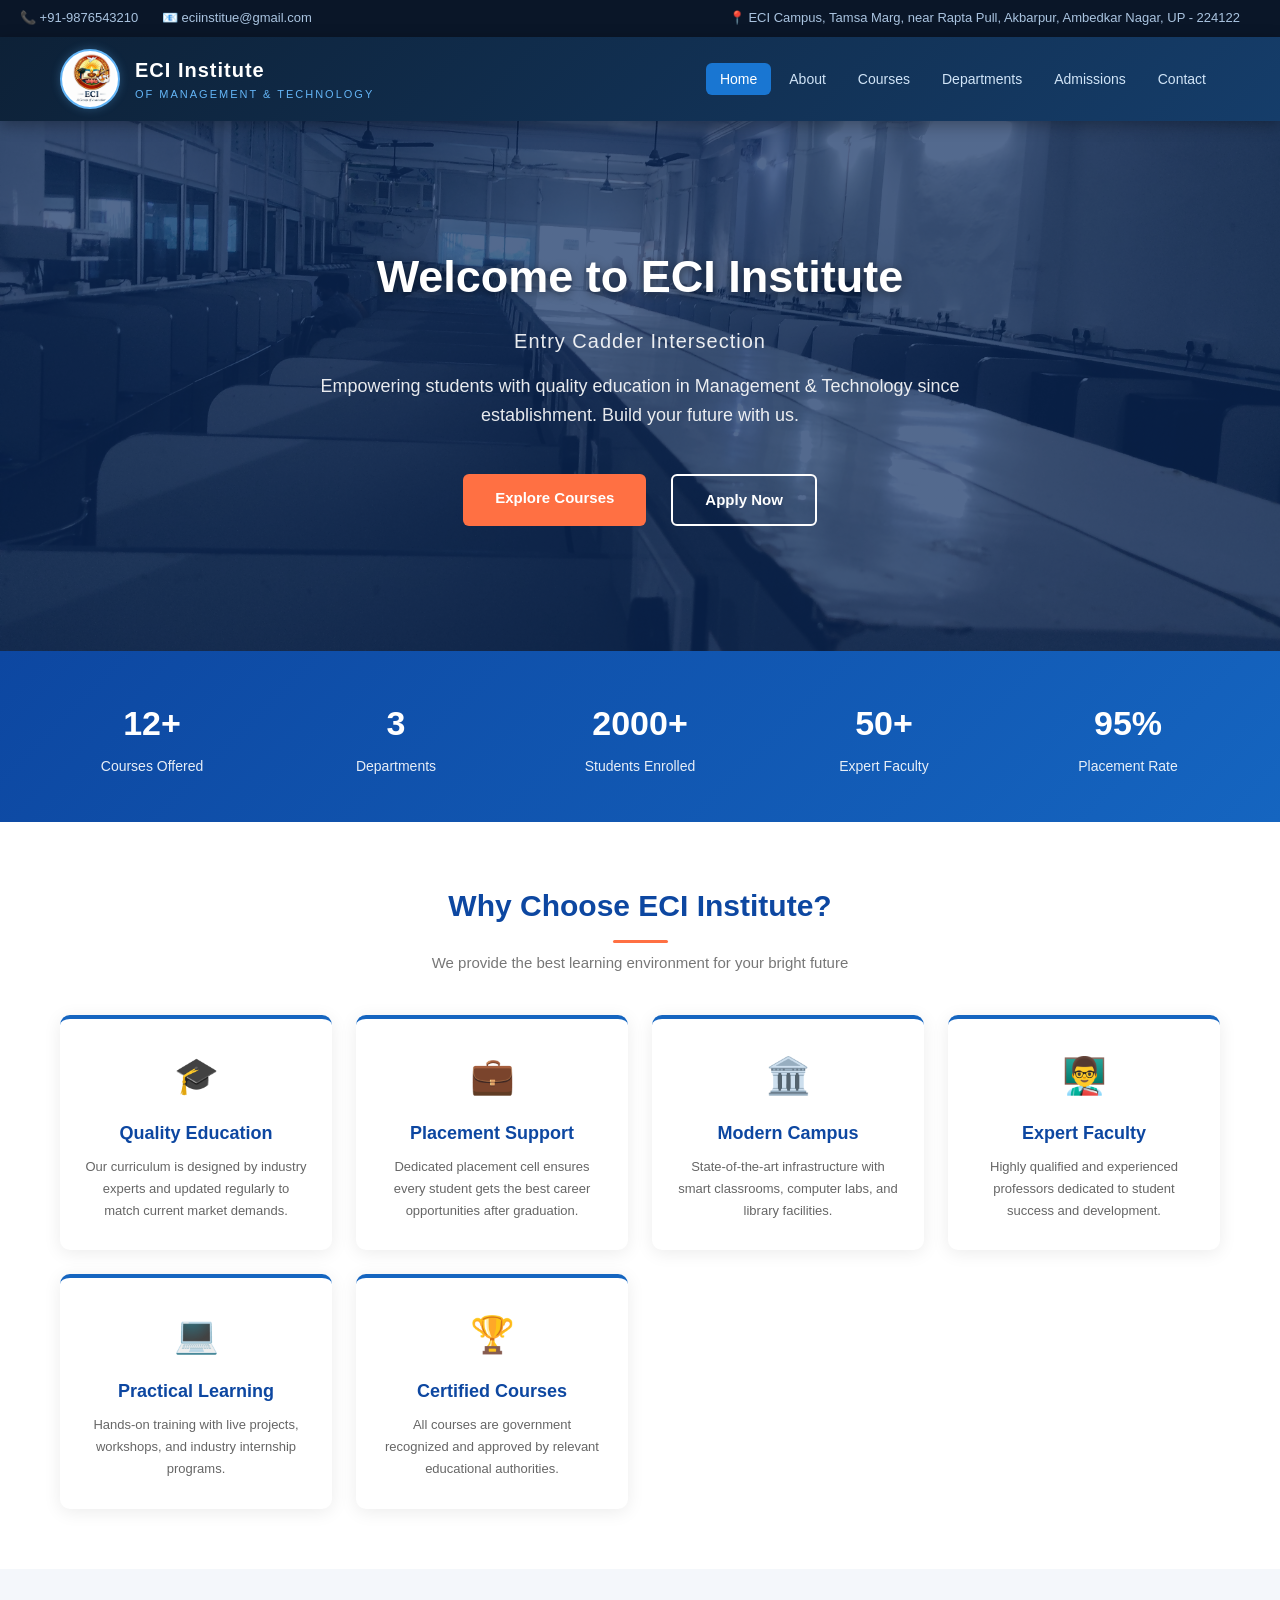
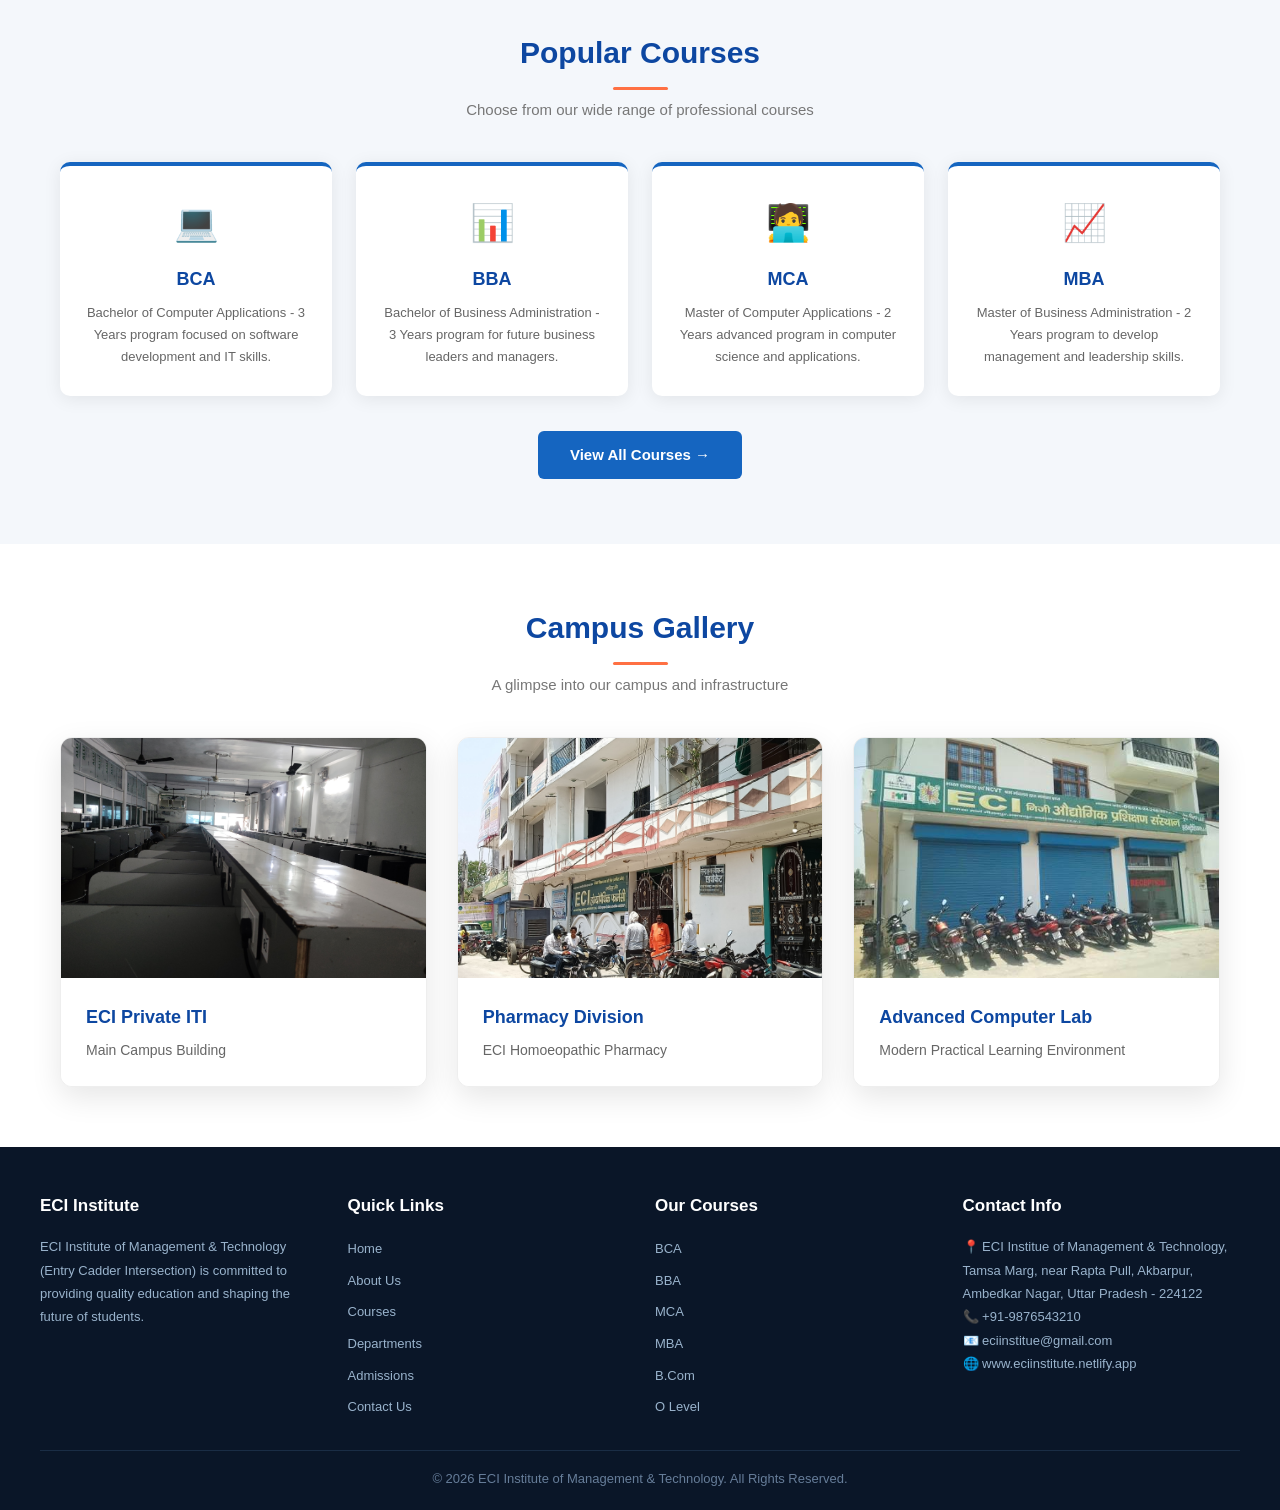
==== index.html @ efc50951 "Initial commit: ECI Website code" ====
<!DOCTYPE html>
<html lang="en">
<head>
    <meta charset="UTF-8">
    <meta name="viewport" content="width=device-width, initial-scale=1.0">
    <title>ECI Institute of Management & Technology</title>
    <link rel="stylesheet" href="style.css">
</head>
<body>

    <!-- Top Bar -->
    <div class="top-bar">
        <div>
            <span>📞 +91-9876543210</span>
            <span>📧 eciinstitue@gmail.com</span>
        </div>
        <div>
            <span>📍 ECI Campus, Tamsa Marg, near Rapta Pull, Akbarpur, Ambedkar Nagar, UP - 224122</span>
        </div>
    </div>

    <!-- Header -->
    <header>
        <div class="header-container">
            <a href="index.html" class="logo">
                <img src="images/logo.jpg" alt="ECI Logo">
                <div class="logo-text">
                    <h1>ECI Institute</h1>
                    <span>OF MANAGEMENT & TECHNOLOGY</span>
                </div>
            </a>
            <div class="burger-menu" id="burger">
                <span></span>
                <span></span>
                <span></span>
            </div>
            <nav>
                <ul>
                    <li><a href="index.html" class="active">Home</a></li>
                    <li><a href="about.html">About</a></li>
                    <li><a href="courses.html">Courses</a></li>
                    <li><a href="departments.html">Departments</a></li>
                    <li><a href="admissions.html">Admissions</a></li>
                    <li><a href="contact.html">Contact</a></li>
                </ul>
            </nav>
        </div>
    </header>

    <!-- Hero Section -->
    <section class="hero" style="background: linear-gradient(rgba(10, 42, 94, 0.7), rgba(10, 42, 94, 0.7)), url('images/iti-building.jpg'); background-size: cover; background-position: center;">
        <h2>Welcome to ECI Institute</h2>
        <h3>Entry Cadder Intersection</h3>
        <p>Empowering students with quality education in Management & Technology since establishment. Build your future with us.</p>
        <div class="hero-btns">
            <a href="courses.html" class="btn btn-primary">Explore Courses</a>
            <a href="admissions.html" class="btn btn-outline">Apply Now</a>
        </div>
    </section>

    <!-- Stats Bar -->
    <div class="stats-bar">
        <div class="stats-grid">
            <div class="stat-item">
                <h3>12+</h3>
                <p>Courses Offered</p>
            </div>
            <div class="stat-item">
                <h3>3</h3>
                <p>Departments</p>
            </div>
            <div class="stat-item">
                <h3>2000+</h3>
                <p>Students Enrolled</p>
            </div>
            <div class="stat-item">
                <h3>50+</h3>
                <p>Expert Faculty</p>
            </div>
            <div class="stat-item">
                <h3>95%</h3>
                <p>Placement Rate</p>
            </div>
        </div>
    </div>

    <!-- Why Choose Us -->
    <div class="section">
        <div class="section-title">
            <h2>Why Choose ECI Institute?</h2>
            <p>We provide the best learning environment for your bright future</p>
        </div>
        <div class="card-grid">
            <div class="card">
                <div class="icon">🎓</div>
                <h3>Quality Education</h3>
                <p>Our curriculum is designed by industry experts and updated regularly to match current market demands.</p>
            </div>
            <div class="card">
                <div class="icon">💼</div>
                <h3>Placement Support</h3>
                <p>Dedicated placement cell ensures every student gets the best career opportunities after graduation.</p>
            </div>
            <div class="card">
                <div class="icon">🏛️</div>
                <h3>Modern Campus</h3>
                <p>State-of-the-art infrastructure with smart classrooms, computer labs, and library facilities.</p>
            </div>
            <div class="card">
                <div class="icon">👨‍🏫</div>
                <h3>Expert Faculty</h3>
                <p>Highly qualified and experienced professors dedicated to student success and development.</p>
            </div>
            <div class="card">
                <div class="icon">💻</div>
                <h3>Practical Learning</h3>
                <p>Hands-on training with live projects, workshops, and industry internship programs.</p>
            </div>
            <div class="card">
                <div class="icon">🏆</div>
                <h3>Certified Courses</h3>
                <p>All courses are government recognized and approved by relevant educational authorities.</p>
            </div>
        </div>
    </div>

    <div class="section-gray">
        <div class="section" style="padding-top:60px; padding-bottom:60px;">
            <div class="section-title">
                <h2>Popular Courses</h2>
                <p>Choose from our wide range of professional courses</p>
            </div>
            <div class="card-grid">
                <div class="card">
                    <div class="icon">💻</div>
                    <h3>BCA</h3>
                    <p>Bachelor of Computer Applications - 3 Years program focused on software development and IT skills.</p>
                </div>
                <div class="card">
                    <div class="icon">📊</div>
                    <h3>BBA</h3>
                    <p>Bachelor of Business Administration - 3 Years program for future business leaders and managers.</p>
                </div>
                <div class="card">
                    <div class="icon">🧑‍💻</div>
                    <h3>MCA</h3>
                    <p>Master of Computer Applications - 2 Years advanced program in computer science and applications.</p>
                </div>
                <div class="card">
                    <div class="icon">📈</div>
                    <h3>MBA</h3>
                    <p>Master of Business Administration - 2 Years program to develop management and leadership skills.</p>
                </div>
            </div>
            <div style="text-align:center; margin-top:30px;">
                <a href="courses.html" class="btn btn-blue">View All Courses →</a>
            </div>
        </div>
    </div>

    <!-- Gallery Section -->
    <div class="section">
        <div class="section-title">
            <h2>Campus Gallery</h2>
            <p>A glimpse into our campus and infrastructure</p>
        </div>
        <div class="gallery-grid">
            <div class="gallery-item">
                <div class="gallery-img-container">
                    <img src="images/iti-building.jpg" alt="ECI Private ITI Campus">
                </div>
                <div class="gallery-info">
                    <h4>ECI Private ITI</h4>
                    <p>Main Campus Building</p>
                </div>
            </div>
            <div class="gallery-item">
                <div class="gallery-img-container">
                    <img src="images/pharmacy.jpg" alt="ECI Homeopathic Pharmacy">
                </div>
                <div class="gallery-info">
                    <h4>Pharmacy Division</h4>
                    <p>ECI Homoeopathic Pharmacy</p>
                </div>
            </div>
            <div class="gallery-item">
                <div class="gallery-img-container">
                    <img src="images/lab.jpg" alt="ECI Computer Lab">
                </div>
                <div class="gallery-info">
                    <h4>Advanced Computer Lab</h4>
                    <p>Modern Practical Learning Environment</p>
                </div>
            </div>
        </div>
    </div>

    <!-- Footer -->
    <footer>
        <div class="footer-grid">
            <div class="footer-col">
                <h3>ECI Institute</h3>
                <p>ECI Institute of Management & Technology (Entry Cadder Intersection) is committed to providing quality education and shaping the future of students.</p>
            </div>
            <div class="footer-col">
                <h3>Quick Links</h3>
                <ul>
                    <li><a href="index.html">Home</a></li>
                    <li><a href="about.html">About Us</a></li>
                    <li><a href="courses.html">Courses</a></li>
                    <li><a href="departments.html">Departments</a></li>
                    <li><a href="admissions.html">Admissions</a></li>
                    <li><a href="contact.html">Contact Us</a></li>
                </ul>
            </div>
            <div class="footer-col">
                <h3>Our Courses</h3>
                <ul>
                    <li><a href="courses.html">BCA</a></li>
                    <li><a href="courses.html">BBA</a></li>
                    <li><a href="courses.html">MCA</a></li>
                    <li><a href="courses.html">MBA</a></li>
                    <li><a href="courses.html">B.Com</a></li>
                    <li><a href="courses.html">O Level</a></li>
                </ul>
            </div>
            <div class="footer-col">
                <h3>Contact Info</h3>
                <p>📍 ECI Institue of Management & Technology, Tamsa Marg, near Rapta Pull, Akbarpur, Ambedkar Nagar, Uttar Pradesh - 224122</p>
                <p>📞 +91-9876543210</p>
                <p>📧 eciinstitue@gmail.com</p>
                <p>🌐 www.eciinstitute.netlify.app</p>
            </div>
        </div>
        <div class="footer-bottom">
            <p>&copy; 2026 ECI Institute of Management & Technology. All Rights Reserved.</p>
        </div>
    </footer>

    <!-- Lightbox Modal -->
    <div id="lightbox" class="lightbox">
        <span class="close-lightbox">&times;</span>
        <img class="lightbox-content" id="lightbox-img">
    </div>

    <script>
        const burger = document.getElementById('burger');
        const nav = document.querySelector('nav');

        burger.addEventListener('click', () => {
            burger.classList.toggle('active');
            nav.classList.toggle('active');
        });

        // Close menu when clicking a link
        document.querySelectorAll('nav a').forEach(link => {
            link.addEventListener('click', () => {
                burger.classList.remove('active');
                nav.classList.remove('active');
            });
        });

        // Lightbox Functionality
        const lightbox = document.getElementById('lightbox');
        const lightboxImg = document.getElementById('lightbox-img');
        const closeBtn = document.querySelector('.close-lightbox');

        document.querySelectorAll('.gallery-img-container img').forEach(img => {
            img.style.cursor = 'zoom-in';
            img.addEventListener('click', () => {
                lightbox.style.display = 'flex';
                lightboxImg.src = img.src;
            });
        });

        closeBtn.addEventListener('click', () => {
            lightbox.style.display = 'none';
        });

        lightbox.addEventListener('click', (e) => {
            if (e.target !== lightboxImg) {
                lightbox.style.display = 'none';
            }
        });
    </script>
</body>
</html>
---- style.css ----
/* ===== RESET & BASE ===== */
* {
    margin: 0;
    padding: 0;
    box-sizing: border-box;
}

body {
    font-family: 'Segoe UI', Tahoma, Geneva, Verdana, sans-serif;
    color: #333;
    line-height: 1.6;
}

a {
    text-decoration: none;
}

ul {
    list-style: none;
}

/* ===== TOP BAR ===== */
.top-bar {
    background: #0a1628;
    color: #aac4e0;
    padding: 8px 20px;
    font-size: 13px;
    display: flex;
    justify-content: space-between;
    max-width: 100%;
    z-index: 1001;
}

@media (max-width: 768px) {
    .top-bar {
        display: none; /* Hide top bar on mobile for cleaner look */
    }
}

.top-bar span {
    margin-right: 20px;
}

/* ===== HEADER ===== */
header {
    background: linear-gradient(135deg, #0d2137, #153d6a);
    padding: 12px 0;
    position: sticky;
    top: 0;
    z-index: 1000;
    box-shadow: 0 4px 15px rgba(0, 0, 0, 0.3);
}

.header-container {
    max-width: 1200px;
    margin: 0 auto;
    display: flex;
    justify-content: space-between;
    align-items: center;
    padding: 0 20px;
    position: relative;
}

/* ===== BURGER MENU ===== */
.burger-menu {
    display: none;
    flex-direction: column;
    cursor: pointer;
    gap: 5px;
    z-index: 1001;
}

.burger-menu span {
    display: block;
    width: 25px;
    height: 3px;
    background: #fff;
    border-radius: 3px;
    transition: all 0.3s;
}

.logo {
    display: flex;
    align-items: center;
    gap: 15px;
}

.logo img {
    height: 60px;
    width: 60px;
    object-fit: contain;
    border-radius: 50%;
    background: #fff;
    padding: 2px;
    border: 2px solid #64b5f6;
    box-shadow: 0 0 10px rgba(100, 181, 246, 0.3);
}

.logo-text h1 {
    color: #ffffff;
    font-size: 20px;
    font-weight: 700;
    letter-spacing: 1px;
    margin: 0;
}

.logo-text span {
    color: #64b5f6;
    font-size: 11px;
    display: block;
    letter-spacing: 2px;
}


nav ul {
    display: flex;
    gap: 4px;
}

nav ul li a {
    color: #d0e4f7;
    padding: 8px 14px;
    border-radius: 6px;
    font-size: 14px;
    font-weight: 500;
    transition: all 0.3s;
}

nav ul li a:hover,
nav ul li a.active {
    background: #1976d2;
    color: #fff;
}

/* ===== HERO SECTION ===== */
.hero {
    background: linear-gradient(rgba(10, 42, 94, 0.7), rgba(10, 42, 94, 0.7)), url('images/iti-building.jpg');
    background-size: cover;
    background-position: center;
    color: #fff;
    text-align: center;
    padding: 120px 20px;
    min-height: 450px;
    display: flex;
    flex-direction: column;
    justify-content: center;
    align-items: center;
}

.hero h2 {
    font-size: 45px;
    margin-bottom: 12px;
    font-weight: 800;
    text-shadow: 0 2px 10px rgba(0,0,0,0.5);
}

.hero h3 {
    font-size: 20px;
    font-weight: 500;
    opacity: 0.9;
    margin-bottom: 15px;
    letter-spacing: 1px;
}

.hero p {
    font-size: 18px;
    max-width: 700px;
    margin: 0 auto 40px;
    opacity: 0.9;
}

.hero-btns {
    display: flex;
    gap: 15px;
    flex-wrap: wrap;
    justify-content: center;
}


/* ===== BUTTONS ===== */
.btn {
    display: inline-block;
    padding: 12px 32px;
    border-radius: 6px;
    font-size: 15px;
    font-weight: 600;
    margin: 5px;
    transition: all 0.3s;
    cursor: pointer;
    border: none;
}

.btn-primary {
    background: #ff7043;
    color: #fff;
}

.btn-primary:hover {
    background: #e64a19;
}

.btn-outline {
    background: transparent;
    color: #fff;
    border: 2px solid #fff;
}

.btn-outline:hover {
    background: #fff;
    color: #1565c0;
}

.btn-blue {
    background: #1565c0;
    color: #fff;
}

.btn-blue:hover {
    background: #0d47a1;
}

/* ===== PAGE BANNER ===== */
.page-banner {
    background: linear-gradient(135deg, #0a2a5e, #1565c0);
    color: #fff;
    text-align: center;
    padding: 55px 20px;
}

.page-banner h2 {
    font-size: 34px;
    font-weight: 700;
    margin-bottom: 8px;
}

.page-banner p {
    font-size: 15px;
    opacity: 0.85;
}

/* ===== SECTION ===== */
.section {
    padding: 60px 20px;
    max-width: 1200px;
    margin: 0 auto;
}

.section-gray {
    background: #f4f7fb;
}

.section-gray .section {
    max-width: 1200px;
    margin: 0 auto;
}

.section-title {
    text-align: center;
    margin-bottom: 40px;
}

.section-title h2 {
    font-size: 30px;
    color: #0d47a1;
    margin-bottom: 8px;
}

.section-title h2::after {
    content: '';
    display: block;
    width: 55px;
    height: 3px;
    background: #ff7043;
    margin: 10px auto 0;
    border-radius: 2px;
}

.section-title p {
    color: #777;
    font-size: 15px;
}

/* ===== CARD GRID ===== */
.card-grid {
    display: grid;
    grid-template-columns: repeat(auto-fill, minmax(270px, 1fr));
    gap: 24px;
}

.card {
    background: #fff;
    border-radius: 10px;
    padding: 28px 24px;
    box-shadow: 0 3px 18px rgba(0, 0, 0, 0.08);
    border-top: 4px solid #1565c0;
    transition: transform 0.3s;
    text-align: center;
}

.card:hover {
    transform: translateY(-6px);
}

.card .icon {
    font-size: 36px;
    margin-bottom: 14px;
}

.card h3 {
    color: #0d47a1;
    font-size: 18px;
    margin-bottom: 8px;
}

.card p {
    color: #666;
    font-size: 13px;
    line-height: 1.7;
}

/* ===== STATS BAR ===== */
.stats-bar {
    background: linear-gradient(135deg, #0d47a1, #1565c0);
    color: #fff;
    padding: 45px 20px;
}

.stats-grid {
    max-width: 1200px;
    margin: 0 auto;
    display: grid;
    grid-template-columns: repeat(auto-fit, minmax(180px, 1fr));
    gap: 20px;
    text-align: center;
}

.stat-item h3 {
    font-size: 34px;
    font-weight: 700;
}

.stat-item p {
    font-size: 14px;
    opacity: 0.9;
    margin-top: 4px;
}

/* ===== TABLE ===== */
.data-table {
    width: 100%;
    border-collapse: collapse;
    box-shadow: 0 2px 12px rgba(0, 0, 0, 0.08);
    border-radius: 8px;
    overflow: hidden;
    margin-top: 10px;
}

.data-table th {
    background: #1565c0;
    color: #fff;
    padding: 13px 16px;
    text-align: left;
    font-size: 14px;
}

.data-table td {
    padding: 12px 16px;
    border-bottom: 1px solid #eef2f7;
    font-size: 14px;
}

.data-table tr:nth-child(even) {
    background: #f8fafd;
}

.data-table tr:hover {
    background: #e8f0fe;
}

/* ===== ABOUT CONTENT ===== */
.about-grid {
    display: grid;
    grid-template-columns: 1fr 1fr;
    gap: 40px;
    align-items: center;
}

.about-text h3 {
    color: #0d47a1;
    font-size: 22px;
    margin-bottom: 14px;
}

.about-text p {
    color: #555;
    margin-bottom: 14px;
    font-size: 14px;
}

.about-img-box {
    background: linear-gradient(135deg, #e3f2fd, #bbdefb);
    height: 280px;
    border-radius: 12px;
    display: flex;
    align-items: center;
    justify-content: center;
    font-size: 16px;
    color: #1565c0;
    font-weight: 600;
}

/* ===== FEATURES LIST ===== */
.features-list {
    list-style: none;
    padding: 0;
}

.features-list li {
    padding: 10px 0;
    font-size: 15px;
    color: #444;
    border-bottom: 1px solid #eee;
}

.features-list li:last-child {
    border-bottom: none;
}

/* ===== CONTACT ===== */
.contact-grid {
    display: grid;
    grid-template-columns: 1fr 1fr;
    gap: 40px;
}

.contact-info-box {
    background: #f0f6ff;
    padding: 30px;
    border-radius: 10px;
}

.contact-info-box h3 {
    color: #0d47a1;
    margin-bottom: 20px;
    font-size: 20px;
}

.contact-info-box p {
    margin-bottom: 14px;
    font-size: 14px;
    color: #444;
}

/* ===== FORM ===== */
.form-group {
    margin-bottom: 18px;
}

.form-group label {
    display: block;
    margin-bottom: 6px;
    font-weight: 600;
    font-size: 14px;
    color: #333;
}

.form-group input,
.form-group textarea,
.form-group select {
    width: 100%;
    padding: 10px 14px;
    border: 2px solid #d6e2f0;
    border-radius: 6px;
    font-size: 14px;
    font-family: inherit;
    transition: border 0.3s;
}

.form-group input:focus,
.form-group textarea:focus,
.form-group select:focus {
    border-color: #1565c0;
    outline: none;
}

/* ===== FOOTER ===== */
footer {
    background: #0a1628;
    color: #99b3cc;
    padding: 45px 20px 20px;
}

.footer-grid {
    max-width: 1200px;
    margin: 0 auto;
    display: grid;
    grid-template-columns: repeat(auto-fit, minmax(230px, 1fr));
    gap: 30px;
}

.footer-col h3 {
    color: #fff;
    font-size: 17px;
    margin-bottom: 16px;
}

.footer-col p {
    font-size: 13px;
    line-height: 1.8;
}

.footer-col ul li {
    margin-bottom: 6px;
}

.footer-col ul li a {
    color: #99b3cc;
    font-size: 13px;
    transition: color 0.3s;
}

.footer-col ul li a:hover {
    color: #64b5f6;
}

.footer-bottom {
    max-width: 1200px;
    margin: 25px auto 0;
    padding-top: 18px;
    border-top: 1px solid #1a2d45;
    text-align: center;
    font-size: 13px;
    color: #667d99;
}

/* ===== DEPARTMENT CARD ===== */
.dept-card {
    background: #fff;
    border-radius: 10px;
    padding: 30px;
    margin-bottom: 25px;
    box-shadow: 0 3px 15px rgba(0, 0, 0, 0.08);
    border-left: 5px solid #1565c0;
}

.dept-card h3 {
    color: #0d47a1;
    font-size: 20px;
    margin-bottom: 10px;
}

.dept-card p {
    color: #555;
    font-size: 14px;
    margin-bottom: 10px;
}

/* ===== RESPONSIVE ===== */
@media (max-width: 992px) {
    .header-container {
        padding: 0 20px;
    }
    
    .hero h2 {
        font-size: 32px;
    }
}

@media (max-width: 768px) {
    .burger-menu {
        display: flex;
    }

    nav {
        position: fixed;
        top: 0;
        right: -100%;
        width: 70%;
        height: 100vh;
        background: #0d2137;
        padding: 80px 20px;
        transition: 0.4s;
        box-shadow: -5px 0 15px rgba(0,0,0,0.3);
        z-index: 1000;
    }

    nav.active {
        right: 0;
    }

    nav ul {
        flex-direction: column;
        gap: 15px;
        text-align: center;
    }

    nav ul li a {
        display: block;
        font-size: 18px;
        padding: 12px;
    }

    /* Burger Animation */
    .burger-menu.active span:nth-child(1) {
        transform: translateY(8px) rotate(45deg);
    }
    .burger-menu.active span:nth-child(2) {
        opacity: 0;
    }
    .burger-menu.active span:nth-child(3) {
        transform: translateY(-8px) rotate(-45deg);
    }

    .hero {
        padding: 60px 20px;
    }

    .hero h2 {
        font-size: 28px;
    }

    .hero h3 {
        font-size: 16px;
    }

    .hero p {
        font-size: 14px;
    }

    .btn {
        width: 100%;
        margin: 8px 0;
        padding: 14px;
    }

    .stats-grid {
        grid-template-columns: 1fr 1fr;
        gap: 25px;
    }

    .section {
        padding: 40px 15px;
    }

    .section-title h2 {
        font-size: 24px;
    }

    .card-grid {
        grid-template-columns: 1fr;
    }

    .about-grid, .contact-grid {
        grid-template-columns: 1fr;
        gap: 25px;
    }

    .footer-grid {
        grid-template-columns: 1fr;
        text-align: center;
    }

    .footer-col ul li {
        justify-content: center;
    }

    .data-table {
        display: block;
        overflow-x: auto;
    }
}

@media (max-width: 480px) {
    .hero h2 {
        font-size: 24px;
    }
    
    .stats-grid {
        grid-template-columns: 1fr;
    }

    .logo h1 {
        font-size: 18px;
    }
}

/* ===== CAMPUS GALLERY STYLES ===== */
.gallery-grid {
    display: grid;
    grid-template-columns: repeat(auto-fit, minmax(320px, 1fr));
    gap: 30px;
    margin-top: 40px;
}

.gallery-item {
    background: #fff;
    border-radius: 12px;
    overflow: hidden;
    box-shadow: 0 10px 30px rgba(0, 0, 0, 0.1);
    transition: all 0.4s cubic-bezier(0.175, 0.885, 0.32, 1.275);
    border: 1px solid #eee;
}

.gallery-item:hover {
    transform: translateY(-10px);
    box-shadow: 0 15px 40px rgba(0, 0, 0, 0.15);
}

.gallery-img-container {
    height: 240px;
    overflow: hidden;
    position: relative;
}

.gallery-img-container img {
    width: 100%;
    height: 100%;
    object-fit: cover;
    transition: transform 0.6s ease;
}

.gallery-item:hover .gallery-img-container img {
    transform: scale(1.1);
}

.gallery-info {
    padding: 25px;
    text-align: left;
    background: #fff;
}

.gallery-info h4 {
    color: #0d47a1;
    font-size: 18px;
    margin-bottom: 8px;
    font-weight: 700;
}

.gallery-info p {
    color: #666;
    font-size: 14px;
    line-height: 1.5;
}

/* Hero update for mobile */
@media (max-width: 768px) {
    .hero {
        padding: 80px 20px;
        min-height: 350px;
    }
    .hero h2 {
        font-size: 32px;
    }
    .gallery-grid {
        grid-template-columns: 1fr;
    }
}

/* Lightbox Styles */
.lightbox {
    display: none;
    position: fixed;
    z-index: 9999;
    left: 0;
    top: 0;
    width: 100%;
    height: 100%;
    background-color: rgba(0, 0, 0, 0.9);
    justify-content: center;
    align-items: center;
}

.lightbox-content {
    max-width: 90%;
    max-height: 80%;
    border: 4px solid #fff;
    border-radius: 8px;
    box-shadow: 0 0 30px rgba(0,0,0,0.5);
    animation: zoomIn 0.3s ease-out;
}

.close-lightbox {
    position: absolute;
    top: 30px;
    right: 50px;
    color: #fff;
    font-size: 50px;
    font-weight: bold;
    cursor: pointer;
    transition: 0.3s;
}

.close-lightbox:hover {
    color: #ff7043;
}

@keyframes zoomIn {
    from { transform: scale(0); opacity: 0; }
    to { transform: scale(1); opacity: 1; }
}

@media (max-width: 768px) {
    .close-lightbox {
        top: 20px;
        right: 20px;
        font-size: 40px;
    }
}
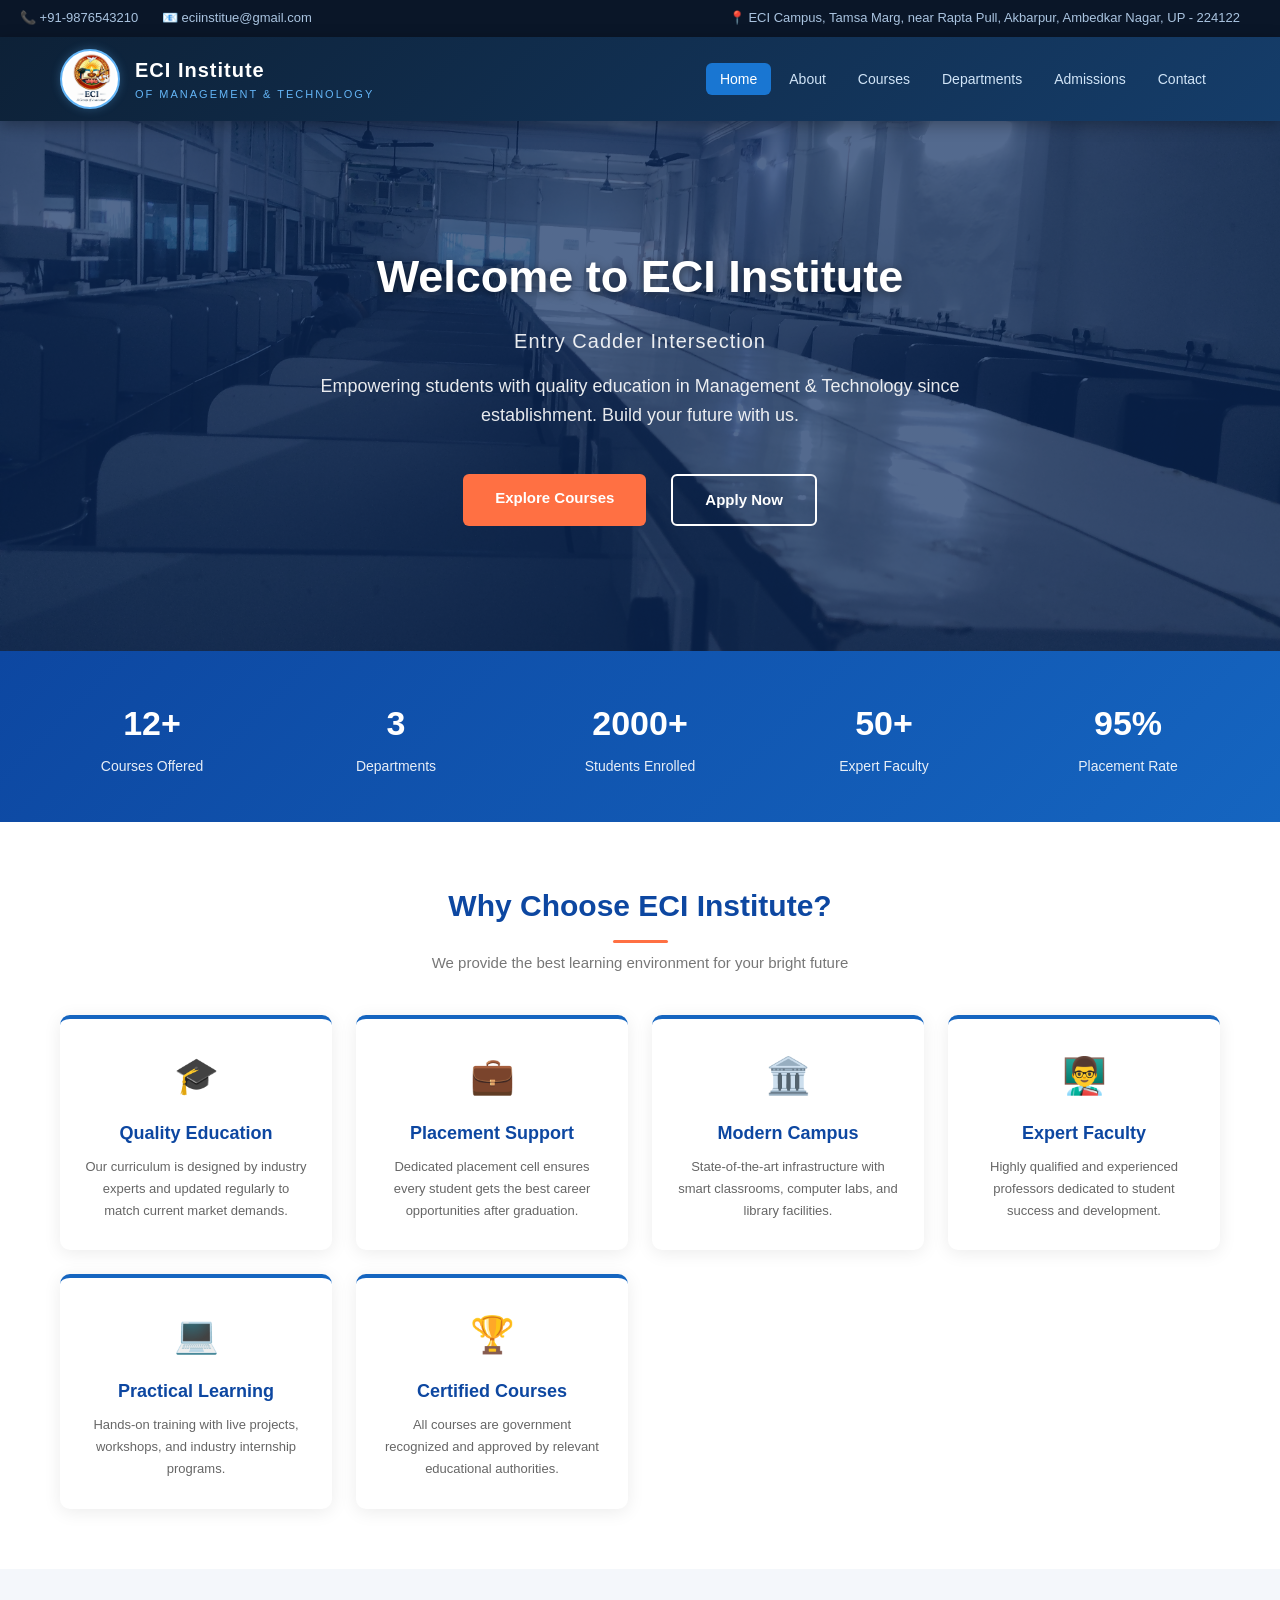
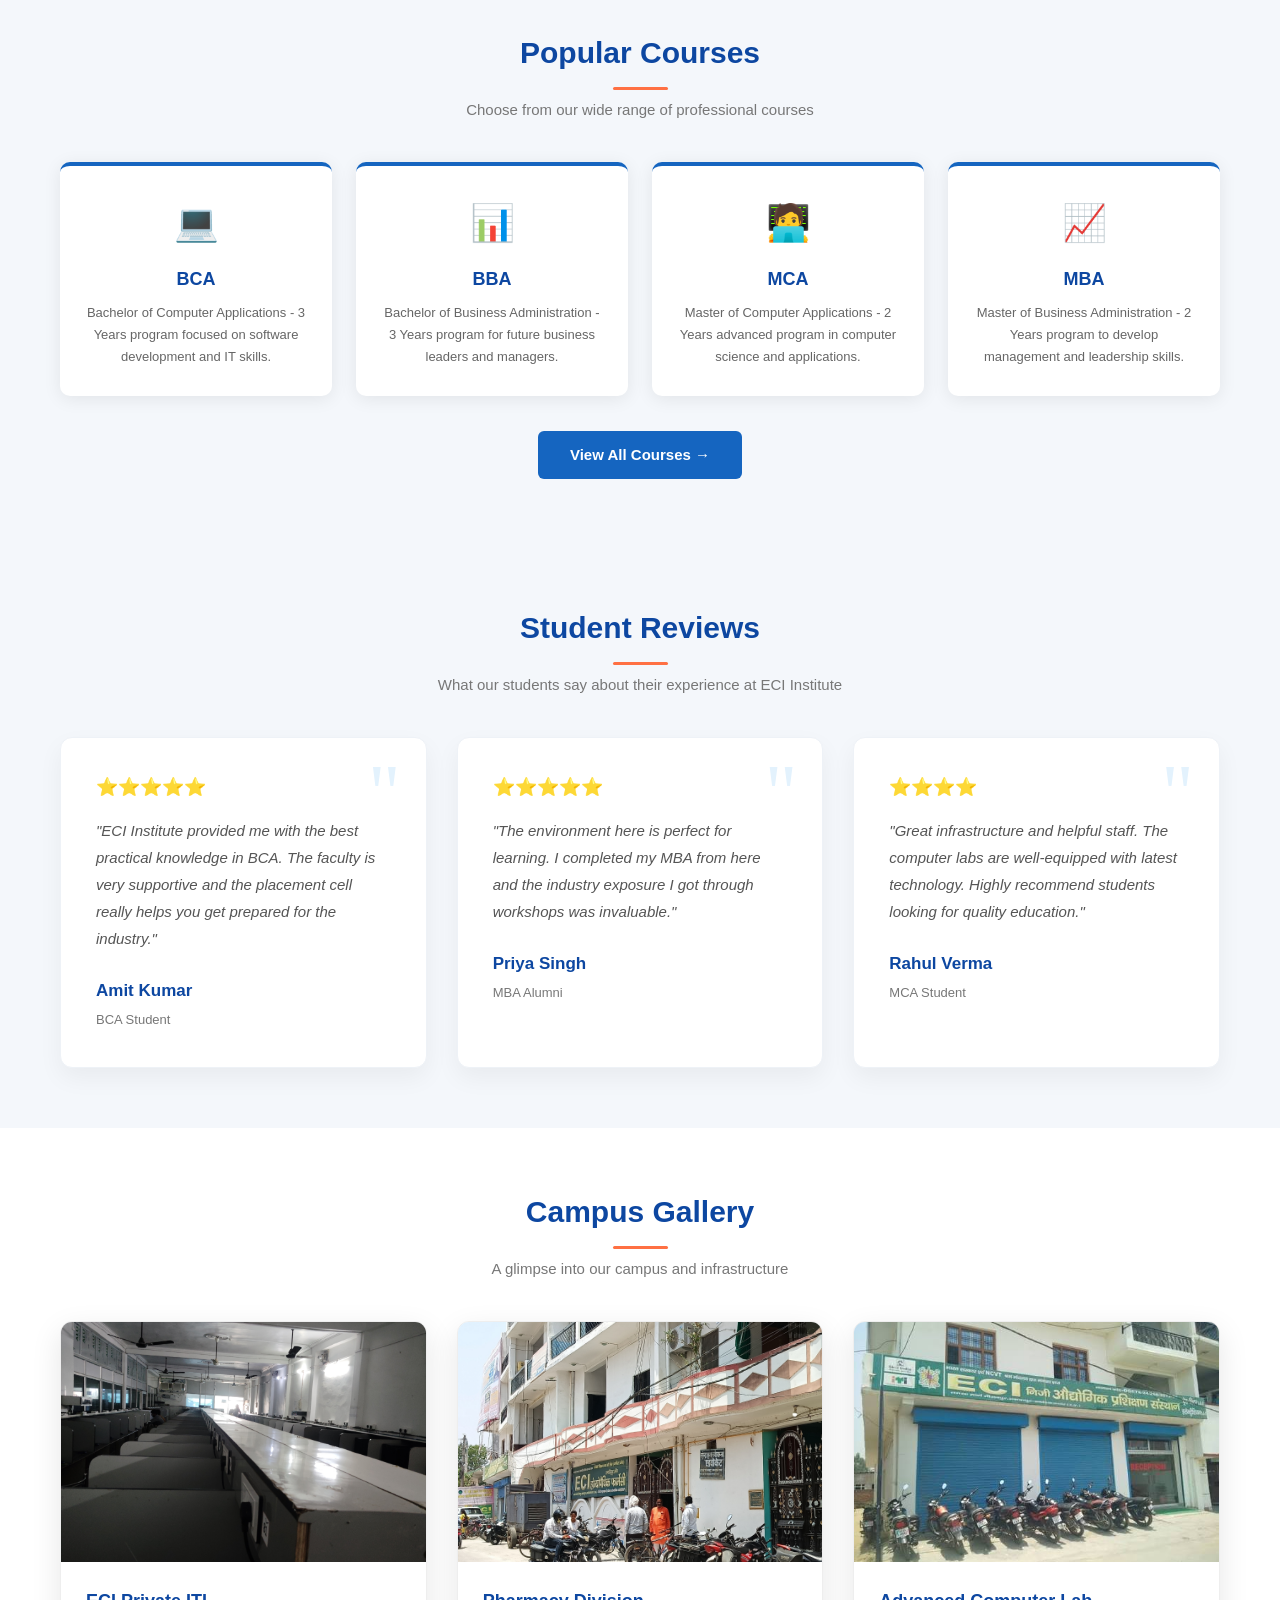
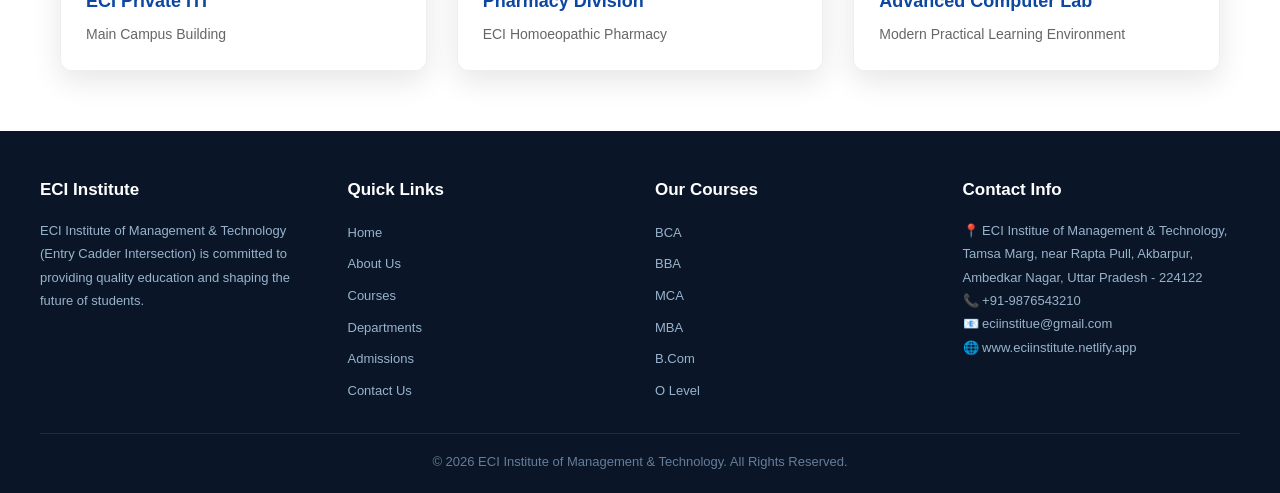
==== commit a67bb960: "Update website files and structure" ====
--- a/index.html
+++ b/index.html
@@ -158,6 +158,42 @@
         </div>
     </div>
 
+    <!-- Student Reviews Section -->
+    <div class="section-gray">
+        <div class="section">
+            <div class="section-title">
+                <h2>Student Reviews</h2>
+                <p>What our students say about their experience at ECI Institute</p>
+            </div>
+            <div class="review-grid">
+                <div class="review-card">
+                    <div class="review-stars">⭐⭐⭐⭐⭐</div>
+                    <p class="review-text">"ECI Institute provided me with the best practical knowledge in BCA. The faculty is very supportive and the placement cell really helps you get prepared for the industry."</p>
+                    <div class="review-author">
+                        <h4>Amit Kumar</h4>
+                        <span>BCA Student</span>
+                    </div>
+                </div>
+                <div class="review-card">
+                    <div class="review-stars">⭐⭐⭐⭐⭐</div>
+                    <p class="review-text">"The environment here is perfect for learning. I completed my MBA from here and the industry exposure I got through workshops was invaluable."</p>
+                    <div class="review-author">
+                        <h4>Priya Singh</h4>
+                        <span>MBA Alumni</span>
+                    </div>
+                </div>
+                <div class="review-card">
+                    <div class="review-stars">⭐⭐⭐⭐</div>
+                    <p class="review-text">"Great infrastructure and helpful staff. The computer labs are well-equipped with latest technology. Highly recommend students looking for quality education."</p>
+                    <div class="review-author">
+                        <h4>Rahul Verma</h4>
+                        <span>MCA Student</span>
+                    </div>
+                </div>
+            </div>
+        </div>
+    </div>
+
     <!-- Gallery Section -->
     <div class="section">
         <div class="section-title">
--- a/style.css
+++ b/style.css
@@ -806,4 +806,72 @@
         font-size: 40px;
     }
 }
+
+/* ===== REVIEW SECTION ===== */
+.review-grid {
+    display: grid;
+    grid-template-columns: repeat(auto-fit, minmax(300px, 1fr));
+    gap: 30px;
+    margin-top: 40px;
+}
+
+.review-card {
+    background: #fff;
+    padding: 35px;
+    border-radius: 12px;
+    box-shadow: 0 10px 25px rgba(0, 0, 0, 0.05);
+    position: relative;
+    transition: transform 0.3s ease;
+    border: 1px solid #eef2f7;
+}
+
+.review-card:hover {
+    transform: translateY(-8px);
+    box-shadow: 0 15px 35px rgba(0, 0, 0, 0.1);
+}
+
+.review-card::before {
+    content: '"';
+    position: absolute;
+    top: 15px;
+    right: 25px;
+    font-size: 80px;
+    color: #e3f2fd;
+    font-family: serif;
+    line-height: 1;
+}
+
+.review-stars {
+    color: #ffb400;
+    margin-bottom: 15px;
+    font-size: 18px;
+}
+
+.review-text {
+    color: #555;
+    font-size: 15px;
+    font-style: italic;
+    margin-bottom: 25px;
+    line-height: 1.8;
+    position: relative;
+    z-index: 1;
+}
+
+.review-author h4 {
+    color: #0d47a1;
+    font-size: 17px;
+    margin-bottom: 2px;
+}
+
+.review-author span {
+    color: #777;
+    font-size: 13px;
+    font-weight: 500;
+}
+
+@media (max-width: 768px) {
+    .review-grid {
+        grid-template-columns: 1fr;
+    }
+}
 
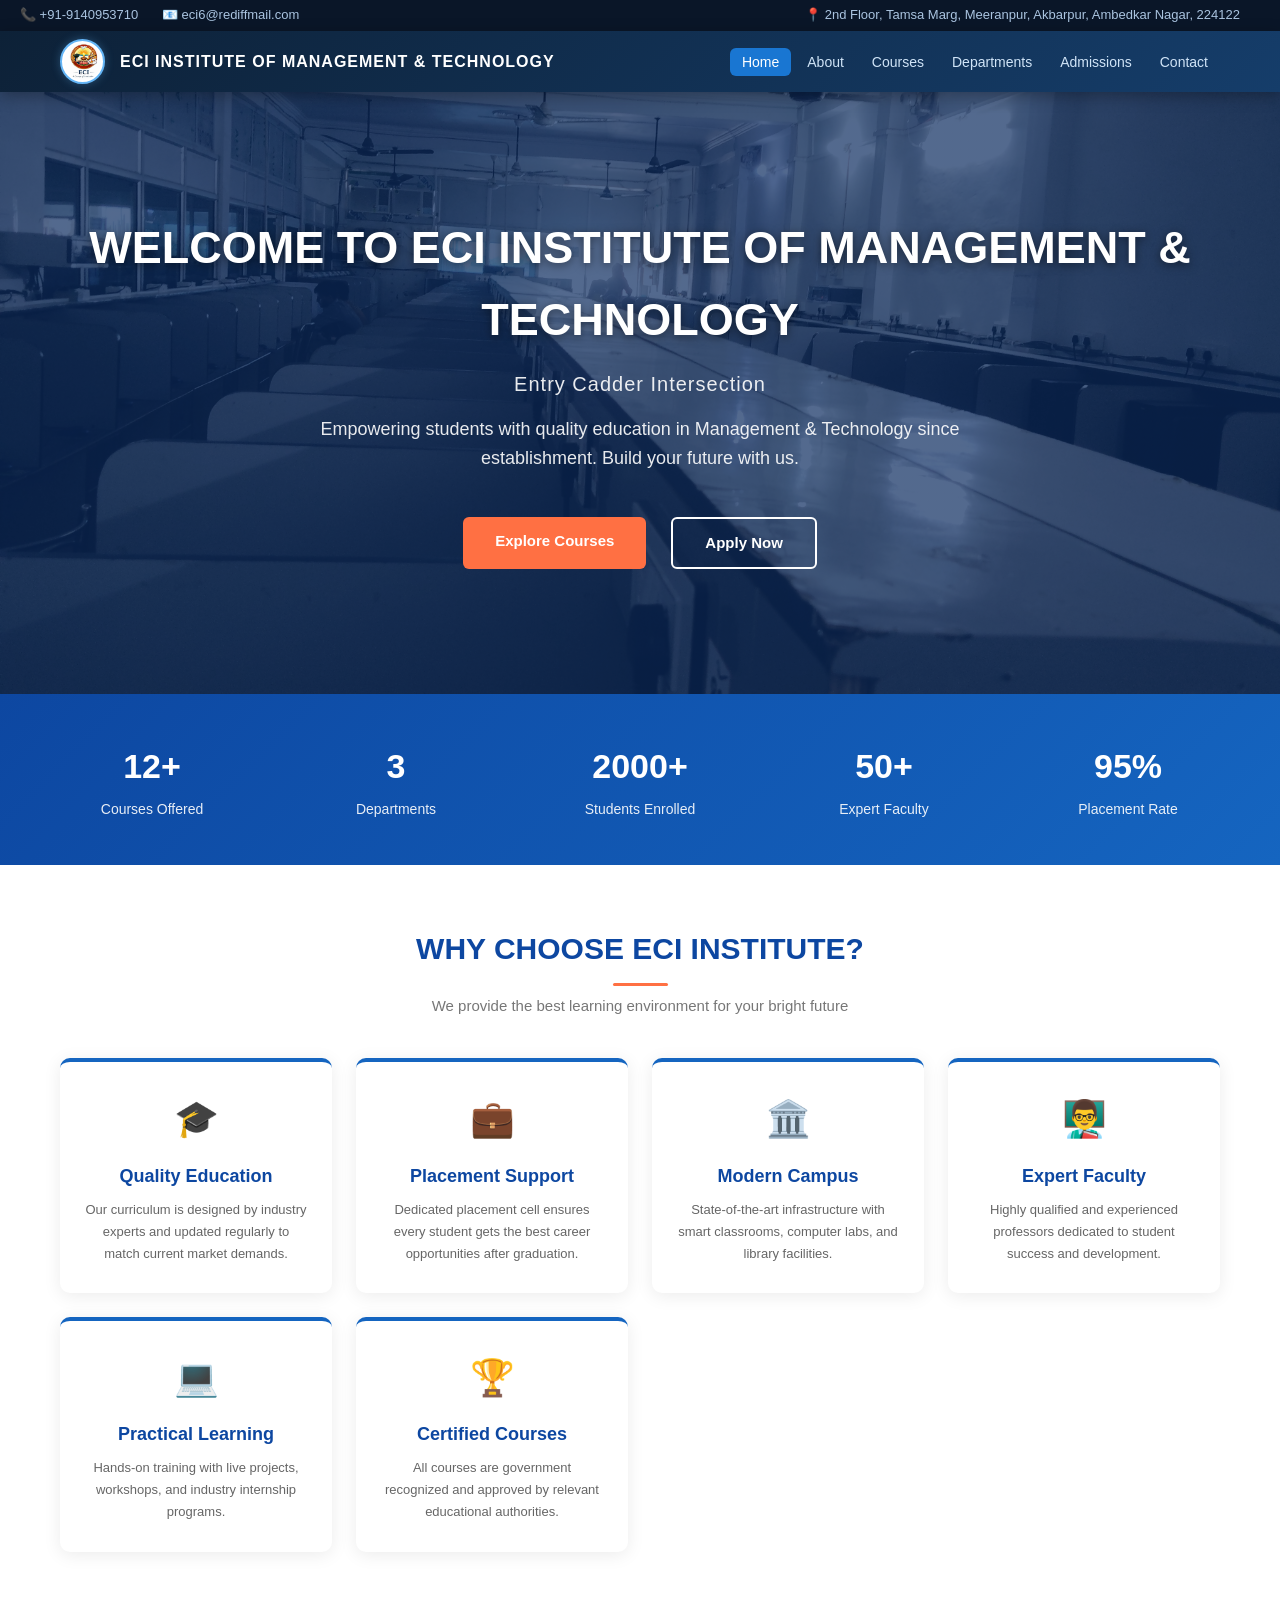
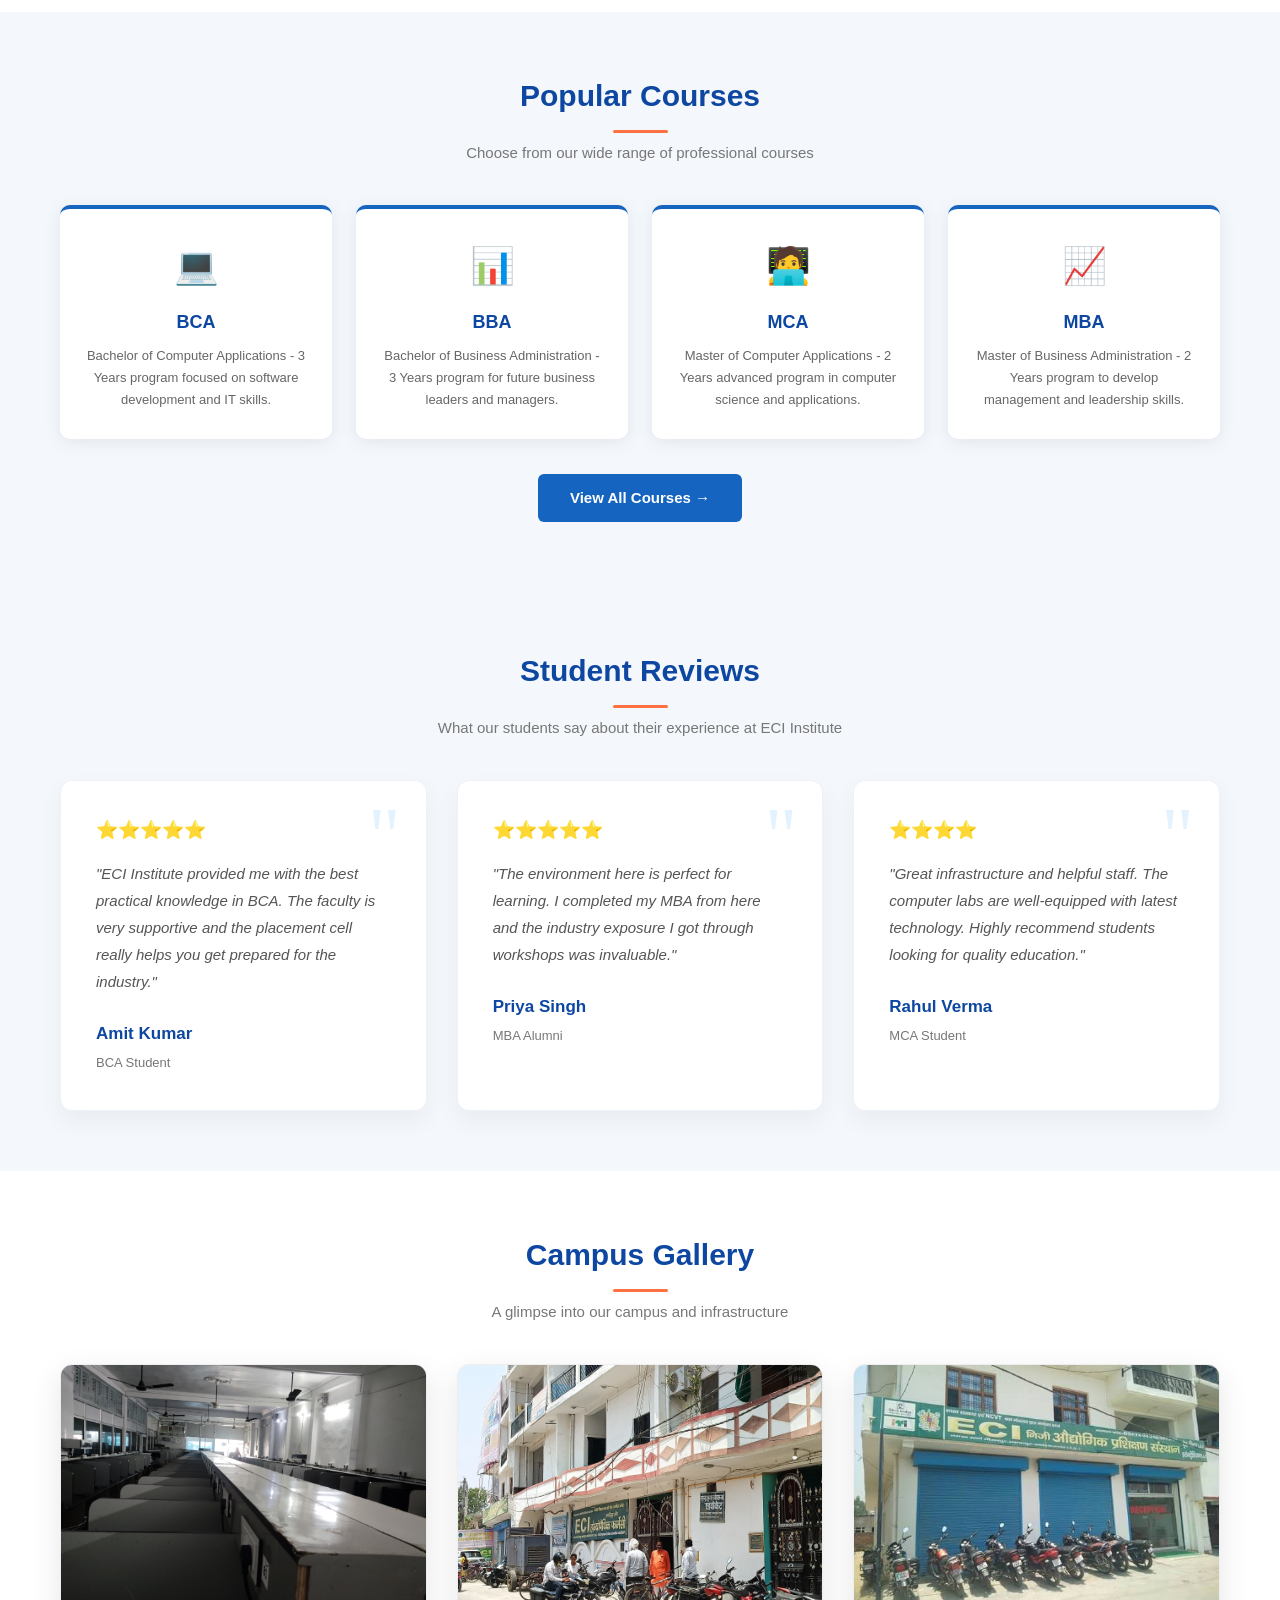
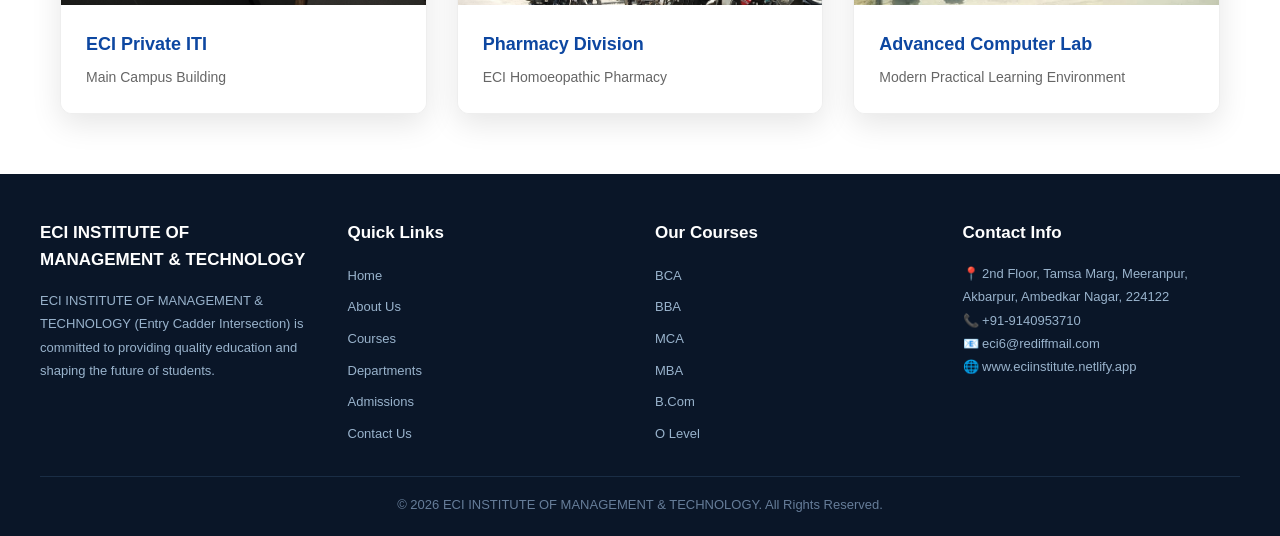
==== commit f6354656: "Updated contact info, header, and logo branding" ====
--- a/index.html
+++ b/index.html
@@ -3,7 +3,7 @@
 <head>
     <meta charset="UTF-8">
     <meta name="viewport" content="width=device-width, initial-scale=1.0">
-    <title>ECI Institute of Management & Technology</title>
+    <title>ECI INSTITUTE OF MANAGEMENT & TECHNOLOGY</title>
     <link rel="stylesheet" href="style.css">
 </head>
 <body>
@@ -11,11 +11,11 @@
     <!-- Top Bar -->
     <div class="top-bar">
         <div>
-            <span>📞 +91-9876543210</span>
-            <span>📧 eciinstitue@gmail.com</span>
+            <span>📞 +91-9140953710</span>
+            <span>📧 eci6@rediffmail.com</span>
         </div>
         <div>
-            <span>📍 ECI Campus, Tamsa Marg, near Rapta Pull, Akbarpur, Ambedkar Nagar, UP - 224122</span>
+            <span>📍 2nd Floor, Tamsa Marg, Meeranpur, Akbarpur, Ambedkar Nagar, 224122</span>
         </div>
     </div>
 
@@ -25,8 +25,7 @@
             <a href="index.html" class="logo">
                 <img src="images/logo.jpg" alt="ECI Logo">
                 <div class="logo-text">
-                    <h1>ECI Institute</h1>
-                    <span>OF MANAGEMENT & TECHNOLOGY</span>
+                    <h1>ECI INSTITUTE OF MANAGEMENT & TECHNOLOGY</h1>
                 </div>
             </a>
             <div class="burger-menu" id="burger">
@@ -49,7 +48,7 @@
 
     <!-- Hero Section -->
     <section class="hero" style="background: linear-gradient(rgba(10, 42, 94, 0.7), rgba(10, 42, 94, 0.7)), url('images/iti-building.jpg'); background-size: cover; background-position: center;">
-        <h2>Welcome to ECI Institute</h2>
+        <h2>WELCOME TO ECI INSTITUTE OF MANAGEMENT & TECHNOLOGY</h2>
         <h3>Entry Cadder Intersection</h3>
         <p>Empowering students with quality education in Management & Technology since establishment. Build your future with us.</p>
         <div class="hero-btns">
@@ -87,7 +86,7 @@
     <!-- Why Choose Us -->
     <div class="section">
         <div class="section-title">
-            <h2>Why Choose ECI Institute?</h2>
+            <h2>WHY CHOOSE ECI INSTITUTE?</h2>
             <p>We provide the best learning environment for your bright future</p>
         </div>
         <div class="card-grid">
@@ -235,8 +234,8 @@
     <footer>
         <div class="footer-grid">
             <div class="footer-col">
-                <h3>ECI Institute</h3>
-                <p>ECI Institute of Management & Technology (Entry Cadder Intersection) is committed to providing quality education and shaping the future of students.</p>
+                <h3>ECI INSTITUTE OF MANAGEMENT & TECHNOLOGY</h3>
+                <p>ECI INSTITUTE OF MANAGEMENT & TECHNOLOGY (Entry Cadder Intersection) is committed to providing quality education and shaping the future of students.</p>
             </div>
             <div class="footer-col">
                 <h3>Quick Links</h3>
@@ -262,14 +261,14 @@
             </div>
             <div class="footer-col">
                 <h3>Contact Info</h3>
-                <p>📍 ECI Institue of Management & Technology, Tamsa Marg, near Rapta Pull, Akbarpur, Ambedkar Nagar, Uttar Pradesh - 224122</p>
-                <p>📞 +91-9876543210</p>
-                <p>📧 eciinstitue@gmail.com</p>
+                <p>📍 2nd Floor, Tamsa Marg, Meeranpur, Akbarpur, Ambedkar Nagar, 224122</p>
+                <p>📞 +91-9140953710</p>
+                <p>📧 eci6@rediffmail.com</p>
                 <p>🌐 www.eciinstitute.netlify.app</p>
             </div>
         </div>
         <div class="footer-bottom">
-            <p>&copy; 2026 ECI Institute of Management & Technology. All Rights Reserved.</p>
+            <p>&copy; 2026 ECI INSTITUTE OF MANAGEMENT & TECHNOLOGY. All Rights Reserved.</p>
         </div>
     </footer>
 
--- a/style.css
+++ b/style.css
@@ -23,7 +23,7 @@
 .top-bar {
     background: #0a1628;
     color: #aac4e0;
-    padding: 8px 20px;
+    padding: 5px 20px;
     font-size: 13px;
     display: flex;
     justify-content: space-between;
@@ -44,7 +44,7 @@
 /* ===== HEADER ===== */
 header {
     background: linear-gradient(135deg, #0d2137, #153d6a);
-    padding: 12px 0;
+    padding: 8px 0;
     position: sticky;
     top: 0;
     z-index: 1000;
@@ -86,8 +86,8 @@
 }
 
 .logo img {
-    height: 60px;
-    width: 60px;
+    height: 45px;
+    width: 45px;
     object-fit: contain;
     border-radius: 50%;
     background: #fff;
@@ -98,17 +98,11 @@
 
 .logo-text h1 {
     color: #ffffff;
-    font-size: 20px;
+    font-size: 16px;
     font-weight: 700;
     letter-spacing: 1px;
     margin: 0;
-}
-
-.logo-text span {
-    color: #64b5f6;
-    font-size: 11px;
-    display: block;
-    letter-spacing: 2px;
+    text-transform: uppercase;
 }
 
 
@@ -119,7 +113,7 @@
 
 nav ul li a {
     color: #d0e4f7;
-    padding: 8px 14px;
+    padding: 6px 12px;
     border-radius: 6px;
     font-size: 14px;
     font-weight: 500;
@@ -679,8 +673,8 @@
         grid-template-columns: 1fr;
     }
 
-    .logo h1 {
-        font-size: 18px;
+    .logo-text h1 {
+        font-size: 14px;
     }
 }
 
